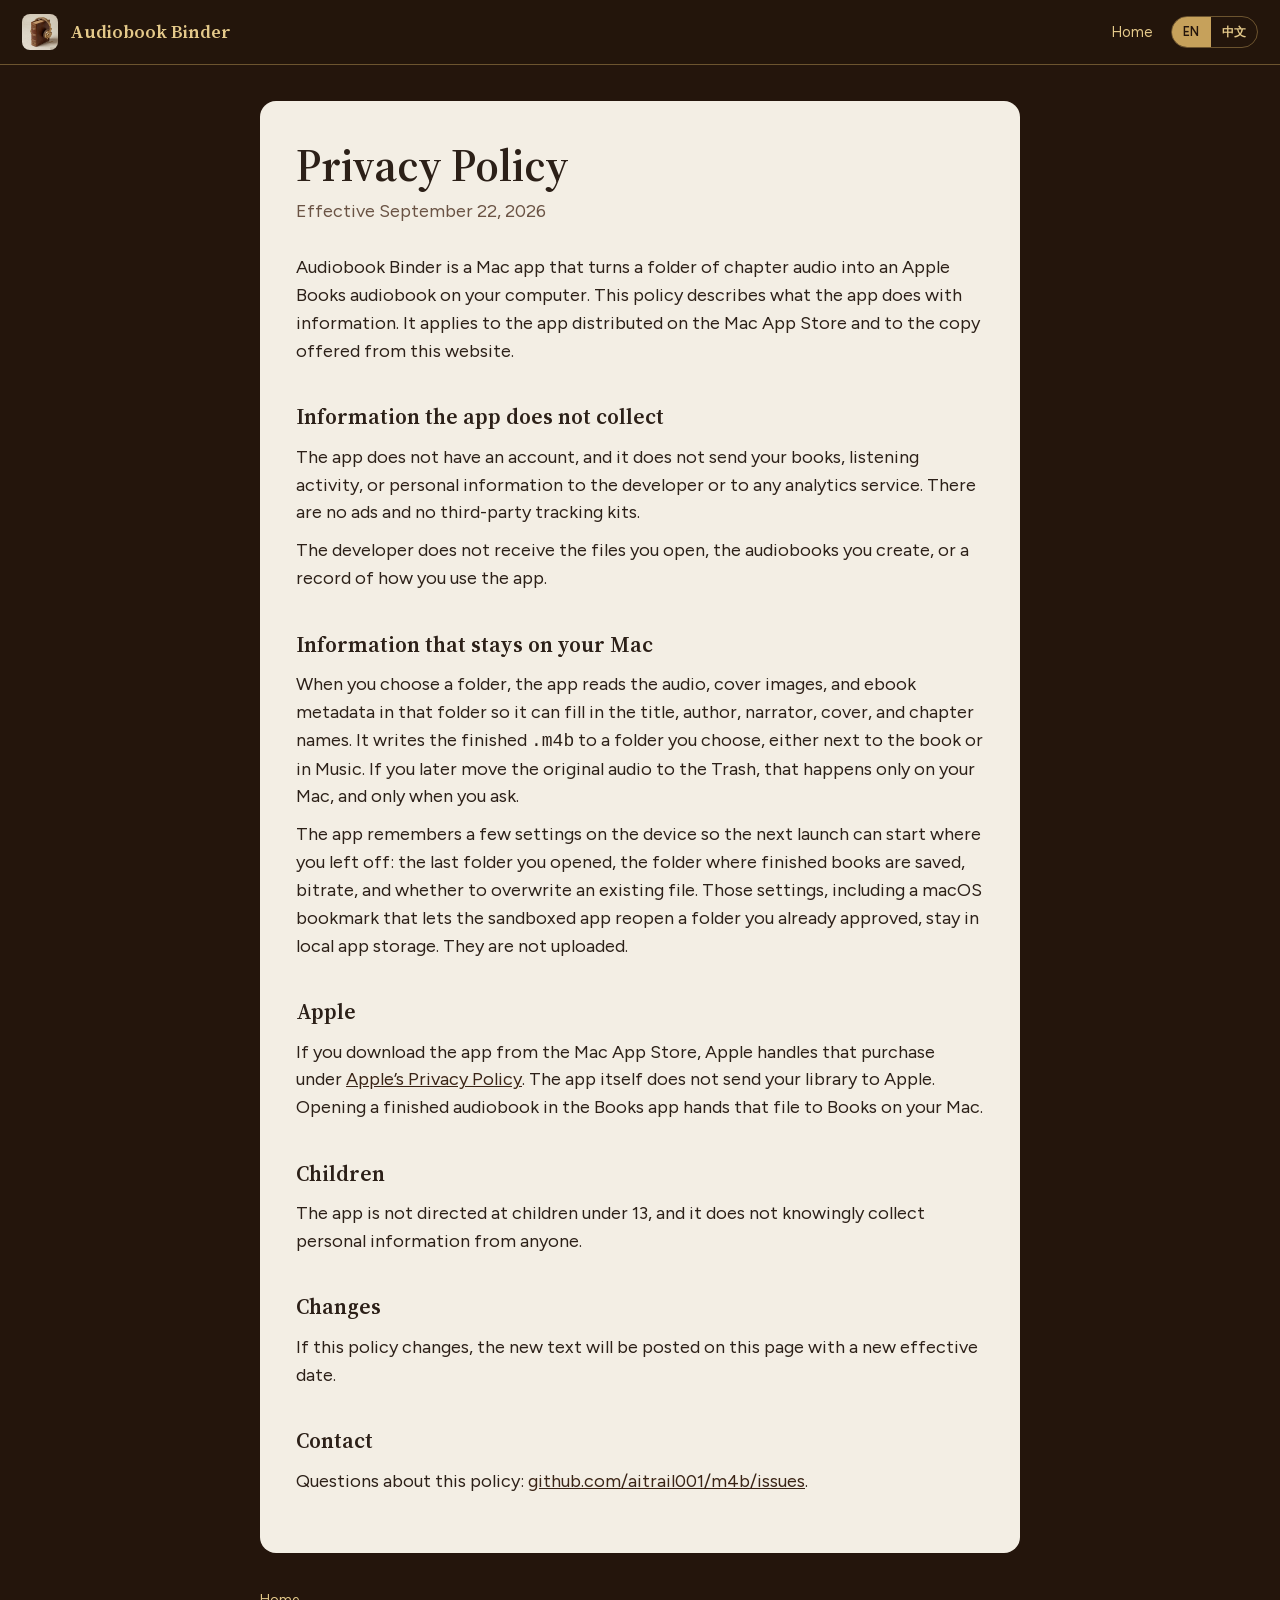
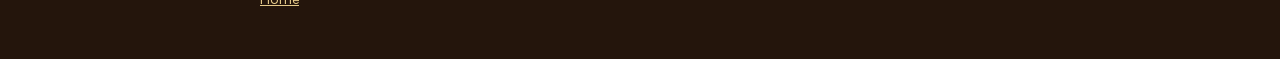
==== site/privacy.html @ 296582fe "Build the Mac App Store app from an Xcode project and publish a privacy policy. Sandbox the app, inc" ====
<!DOCTYPE html>
<html lang="en">
<head>
  <meta charset="utf-8">
  <meta name="viewport" content="width=device-width, initial-scale=1">
  <title>Privacy Policy — Audiobook Binder</title>
  <meta name="description" content="Audiobook Binder runs on your Mac. It does not collect, upload, or sell your books or personal information.">
  <link rel="icon" href="media/icon-256.png" type="image/png">
  <link rel="stylesheet" href="fonts.css">
  <style>
    :root {
      --leather: #3a2416;
      --leather-deep: #24150c;
      --gold: #c6a15b;
      --gold-soft: #e4c98a;
      --paper: #f3eee4;
      --paper-deep: #e6dccb;
      --ink: #2c2018;
      --ink-muted: #6a5344;
      --rule: rgba(198, 161, 91, 0.45);
    }
    * { box-sizing: border-box; }
    body {
      margin: 0;
      color: var(--ink);
      background: var(--leather-deep);
      font-family: Figtree, system-ui, sans-serif;
      font-size: 18px;
      line-height: 1.55;
    }
    a { color: inherit; }
    img { max-width: 100%; display: block; }
    nav {
      display: flex; align-items: center; justify-content: space-between;
      padding: 14px 22px;
      background: color-mix(in srgb, var(--leather-deep) 88%, transparent);
      border-bottom: 1px solid var(--rule);
    }
    nav .brand { display: flex; align-items: center; gap: 12px; text-decoration: none; color: var(--gold-soft); }
    nav .brand img { width: 36px; height: 36px; border-radius: 8px; }
    nav .brand span { font-family: "Source Serif 4", Georgia, serif; font-weight: 600; }
    nav .links { display: flex; gap: 18px; align-items: center; font-size: 0.92rem; color: var(--gold-soft); }
    nav .links a { text-decoration: none; }
    .lang { display: inline-flex; border: 1px solid var(--rule); border-radius: 999px; overflow: hidden; font-size: 0.78rem; font-weight: 600; }
    .lang button { appearance: none; border: 0; background: transparent; color: var(--gold-soft); padding: 0.35rem 0.7rem; cursor: pointer; font: inherit; }
    .lang button[aria-pressed="true"] { background: var(--gold); color: var(--leather-deep); }
    main {
      width: min(760px, calc(100% - 40px));
      margin: 36px auto 64px;
      background: var(--paper);
      color: var(--ink);
      padding: 40px 36px 48px;
      border-radius: 16px;
    }
    h1 {
      font-family: "Source Serif 4", Georgia, serif;
      font-weight: 600;
      font-size: clamp(2rem, 4vw, 2.8rem);
      line-height: 1.1;
      margin: 0 0 8px;
    }
    .updated { color: var(--ink-muted); margin: 0 0 28px; }
    h2 { font-family: "Source Serif 4", Georgia, serif; font-size: 1.35rem; font-weight: 600; margin: 1.6em 0 0.4em; }
    p, li { margin: 0.55em 0; }
    a.inline { color: var(--leather); }
    footer {
      width: min(760px, calc(100% - 40px));
      margin: -28px auto 48px;
      color: color-mix(in srgb, var(--paper) 55%, var(--gold));
      font-size: 0.88rem;
    }
    footer a { color: var(--gold-soft); }
    html[lang="zh-Hans"] body { font-family: Figtree, "PingFang SC", "Hiragino Sans GB", "Noto Sans SC", sans-serif; }
    html[lang="zh-Hans"] h1, html[lang="zh-Hans"] h2, html[lang="zh-Hans"] nav .brand span {
      font-family: "Source Serif 4", "Songti SC", "Noto Serif SC", serif;
    }
    [data-lang-block="zh-Hans"] { display: none; }
    html[lang="zh-Hans"] [data-lang-block="en"] { display: none; }
    html[lang="zh-Hans"] [data-lang-block="zh-Hans"] { display: block; }
  </style>
</head>
<body>
  <nav>
    <a class="brand" href="/">
      <img src="media/icon-256.png" alt="">
      <span>Audiobook Binder</span>
    </a>
    <div class="links">
      <a href="/" data-i18n="home">Home</a>
      <div class="lang" role="group" aria-label="Language">
        <button type="button" data-lang="en" aria-pressed="true">EN</button>
        <button type="button" data-lang="zh-Hans" aria-pressed="false">中文</button>
      </div>
    </div>
  </nav>
  <main>
    <div data-lang-block="en">
      <h1>Privacy Policy</h1>
      <p class="updated">Effective September 22, 2026</p>
      <p>Audiobook Binder is a Mac app that turns a folder of chapter audio into an Apple Books audiobook on your computer. This policy describes what the app does with information. It applies to the app distributed on the Mac App Store and to the copy offered from this website.</p>

      <h2>Information the app does not collect</h2>
      <p>The app does not have an account, and it does not send your books, listening activity, or personal information to the developer or to any analytics service. There are no ads and no third-party tracking kits.</p>
      <p>The developer does not receive the files you open, the audiobooks you create, or a record of how you use the app.</p>

      <h2>Information that stays on your Mac</h2>
      <p>When you choose a folder, the app reads the audio, cover images, and ebook metadata in that folder so it can fill in the title, author, narrator, cover, and chapter names. It writes the finished <code>.m4b</code> to a folder you choose, either next to the book or in Music. If you later move the original audio to the Trash, that happens only on your Mac, and only when you ask.</p>
      <p>The app remembers a few settings on the device so the next launch can start where you left off: the last folder you opened, the folder where finished books are saved, bitrate, and whether to overwrite an existing file. Those settings, including a macOS bookmark that lets the sandboxed app reopen a folder you already approved, stay in local app storage. They are not uploaded.</p>

      <h2>Apple</h2>
      <p>If you download the app from the Mac App Store, Apple handles that purchase under <a class="inline" href="https://www.apple.com/legal/privacy/">Apple’s Privacy Policy</a>. The app itself does not send your library to Apple. Opening a finished audiobook in the Books app hands that file to Books on your Mac.</p>

      <h2>Children</h2>
      <p>The app is not directed at children under 13, and it does not knowingly collect personal information from anyone.</p>

      <h2>Changes</h2>
      <p>If this policy changes, the new text will be posted on this page with a new effective date.</p>

      <h2>Contact</h2>
      <p>Questions about this policy: <a class="inline" href="https://github.com/aitrail001/m4b/issues">github.com/aitrail001/m4b/issues</a>.</p>
    </div>
    <div data-lang-block="zh-Hans">
      <h1>隐私政策</h1>
      <p class="updated">生效日期：2026 年 9 月 22 日</p>
      <p>Audiobook Binder 是一款在你的 Mac 上把分章音频装订成 Apple Books 有声书的应用。本政策说明应用如何处理信息，适用于 Mac App Store 版本和本网站提供的版本。</p>

      <h2>应用不收集的信息</h2>
      <p>应用没有账号，也不会把你的书籍、收听记录或个人信息发送给开发者或任何分析服务。没有广告，也没有第三方追踪组件。</p>
      <p>开发者收不到你打开的文件、生成的有声书，也没有你如何使用应用的记录。</p>

      <h2>留在你 Mac 上的信息</h2>
      <p>你选择文件夹后，应用会读取其中的音频、封面和电子书元数据，用来填写书名、作者、演播、封面和章节名。成品 <code>.m4b</code> 写到你指定的位置：书文件夹旁，或“音乐”文件夹。只有在你要求时，才会把原来的音频移到废纸篓，并且只发生在这台 Mac 上。</p>
      <p>应用会在本机记住少量设置，方便下次从上次停下的地方继续：上次打开的文件夹、成品保存位置、码率，以及是否覆盖已有文件。这些设置，包括让沙盒应用重新打开你已授权文件夹的 macOS 书签，都保存在本机，不会上传。</p>

      <h2>Apple</h2>
      <p>如果你从 Mac App Store 下载应用，购买由 Apple 按其<a class="inline" href="https://www.apple.com/legal/privacy/">隐私政策</a>处理。应用本身不会把你的书库发给 Apple。在“图书”中打开成品，只是把该文件交给这台 Mac 上的图书应用。</p>

      <h2>儿童</h2>
      <p>本应用不以 13 岁以下儿童为对象，也不会故意收集任何人的个人信息。</p>

      <h2>变更</h2>
      <p>如果本政策有变更，新文本会公布在本页，并更新生效日期。</p>

      <h2>联系</h2>
      <p>有关本政策的问题：<a class="inline" href="https://github.com/aitrail001/m4b/issues">github.com/aitrail001/m4b/issues</a>。</p>
    </div>
  </main>
  <footer>
    <a href="/" data-i18n="home">Home</a>
  </footer>
  <script>
    const saved = localStorage.getItem("ab-lang") || "en";
    function apply(lang) {
      document.documentElement.lang = lang === "zh-Hans" ? "zh-Hans" : "en";
      document.querySelectorAll("[data-lang]").forEach((btn) => {
        btn.setAttribute("aria-pressed", btn.getAttribute("data-lang") === document.documentElement.lang ? "true" : "false");
      });
      const home = document.documentElement.lang === "zh-Hans" ? "首页" : "Home";
      document.querySelectorAll("[data-i18n='home']").forEach((el) => { el.textContent = home; });
      localStorage.setItem("ab-lang", document.documentElement.lang);
    }
    document.querySelectorAll("[data-lang]").forEach((btn) => {
      btn.addEventListener("click", () => apply(btn.getAttribute("data-lang")));
    });
    apply(saved);
  </script>
</body>
</html>
---- site/fonts.css ----
/* latin-ext */
@font-face {
  font-family: 'Figtree';
  font-style: normal;
  font-weight: 400;
  font-display: swap;
  src: url(./fonts/f1.woff2) format('woff2');
  unicode-range: U+0100-02BA, U+02BD-02C5, U+02C7-02CC, U+02CE-02D7, U+02DD-02FF, U+0304, U+0308, U+0329, U+1D00-1DBF, U+1E00-1E9F, U+1EF2-1EFF, U+2020, U+20A0-20AB, U+20AD-20C0, U+2113, U+2C60-2C7F, U+A720-A7FF;
}
/* latin */
@font-face {
  font-family: 'Figtree';
  font-style: normal;
  font-weight: 400;
  font-display: swap;
  src: url(./fonts/f2.woff2) format('woff2');
  unicode-range: U+0000-00FF, U+0131, U+0152-0153, U+02BB-02BC, U+02C6, U+02DA, U+02DC, U+0304, U+0308, U+0329, U+2000-206F, U+20AC, U+2122, U+2191, U+2193, U+2212, U+2215, U+FEFF, U+FFFD;
}
/* latin-ext */
@font-face {
  font-family: 'Figtree';
  font-style: normal;
  font-weight: 500;
  font-display: swap;
  src: url(./fonts/f1.woff2) format('woff2');
  unicode-range: U+0100-02BA, U+02BD-02C5, U+02C7-02CC, U+02CE-02D7, U+02DD-02FF, U+0304, U+0308, U+0329, U+1D00-1DBF, U+1E00-1E9F, U+1EF2-1EFF, U+2020, U+20A0-20AB, U+20AD-20C0, U+2113, U+2C60-2C7F, U+A720-A7FF;
}
/* latin */
@font-face {
  font-family: 'Figtree';
  font-style: normal;
  font-weight: 500;
  font-display: swap;
  src: url(./fonts/f2.woff2) format('woff2');
  unicode-range: U+0000-00FF, U+0131, U+0152-0153, U+02BB-02BC, U+02C6, U+02DA, U+02DC, U+0304, U+0308, U+0329, U+2000-206F, U+20AC, U+2122, U+2191, U+2193, U+2212, U+2215, U+FEFF, U+FFFD;
}
/* latin-ext */
@font-face {
  font-family: 'Figtree';
  font-style: normal;
  font-weight: 600;
  font-display: swap;
  src: url(./fonts/f1.woff2) format('woff2');
  unicode-range: U+0100-02BA, U+02BD-02C5, U+02C7-02CC, U+02CE-02D7, U+02DD-02FF, U+0304, U+0308, U+0329, U+1D00-1DBF, U+1E00-1E9F, U+1EF2-1EFF, U+2020, U+20A0-20AB, U+20AD-20C0, U+2113, U+2C60-2C7F, U+A720-A7FF;
}
/* latin */
@font-face {
  font-family: 'Figtree';
  font-style: normal;
  font-weight: 600;
  font-display: swap;
  src: url(./fonts/f2.woff2) format('woff2');
  unicode-range: U+0000-00FF, U+0131, U+0152-0153, U+02BB-02BC, U+02C6, U+02DA, U+02DC, U+0304, U+0308, U+0329, U+2000-206F, U+20AC, U+2122, U+2191, U+2193, U+2212, U+2215, U+FEFF, U+FFFD;
}
/* latin-ext */
@font-face {
  font-family: 'Figtree';
  font-style: normal;
  font-weight: 700;
  font-display: swap;
  src: url(./fonts/f1.woff2) format('woff2');
  unicode-range: U+0100-02BA, U+02BD-02C5, U+02C7-02CC, U+02CE-02D7, U+02DD-02FF, U+0304, U+0308, U+0329, U+1D00-1DBF, U+1E00-1E9F, U+1EF2-1EFF, U+2020, U+20A0-20AB, U+20AD-20C0, U+2113, U+2C60-2C7F, U+A720-A7FF;
}
/* latin */
@font-face {
  font-family: 'Figtree';
  font-style: normal;
  font-weight: 700;
  font-display: swap;
  src: url(./fonts/f2.woff2) format('woff2');
  unicode-range: U+0000-00FF, U+0131, U+0152-0153, U+02BB-02BC, U+02C6, U+02DA, U+02DC, U+0304, U+0308, U+0329, U+2000-206F, U+20AC, U+2122, U+2191, U+2193, U+2212, U+2215, U+FEFF, U+FFFD;
}
/* cyrillic-ext */
@font-face {
  font-family: 'Source Serif 4';
  font-style: normal;
  font-weight: 600;
  font-display: swap;
  src: url(./fonts/f3.woff2) format('woff2');
  unicode-range: U+0460-052F, U+1C80-1C8A, U+20B4, U+2DE0-2DFF, U+A640-A69F, U+FE2E-FE2F;
}
/* cyrillic */
@font-face {
  font-family: 'Source Serif 4';
  font-style: normal;
  font-weight: 600;
  font-display: swap;
  src: url(./fonts/f4.woff2) format('woff2');
  unicode-range: U+0301, U+0400-045F, U+0490-0491, U+04B0-04B1, U+2116;
}
/* greek */
@font-face {
  font-family: 'Source Serif 4';
  font-style: normal;
  font-weight: 600;
  font-display: swap;
  src: url(./fonts/f5.woff2) format('woff2');
  unicode-range: U+0370-0377, U+037A-037F, U+0384-038A, U+038C, U+038E-03A1, U+03A3-03FF;
}
/* vietnamese */
@font-face {
  font-family: 'Source Serif 4';
  font-style: normal;
  font-weight: 600;
  font-display: swap;
  src: url(./fonts/f6.woff2) format('woff2');
  unicode-range: U+0102-0103, U+0110-0111, U+0128-0129, U+0168-0169, U+01A0-01A1, U+01AF-01B0, U+0300-0301, U+0303-0304, U+0308-0309, U+0323, U+0329, U+1EA0-1EF9, U+20AB;
}
/* latin-ext */
@font-face {
  font-family: 'Source Serif 4';
  font-style: normal;
  font-weight: 600;
  font-display: swap;
  src: url(./fonts/f7.woff2) format('woff2');
  unicode-range: U+0100-02BA, U+02BD-02C5, U+02C7-02CC, U+02CE-02D7, U+02DD-02FF, U+0304, U+0308, U+0329, U+1D00-1DBF, U+1E00-1E9F, U+1EF2-1EFF, U+2020, U+20A0-20AB, U+20AD-20C0, U+2113, U+2C60-2C7F, U+A720-A7FF;
}
/* latin */
@font-face {
  font-family: 'Source Serif 4';
  font-style: normal;
  font-weight: 600;
  font-display: swap;
  src: url(./fonts/f8.woff2) format('woff2');
  unicode-range: U+0000-00FF, U+0131, U+0152-0153, U+02BB-02BC, U+02C6, U+02DA, U+02DC, U+0304, U+0308, U+0329, U+2000-206F, U+20AC, U+2122, U+2191, U+2193, U+2212, U+2215, U+FEFF, U+FFFD;
}
/* cyrillic-ext */
@font-face {
  font-family: 'Source Serif 4';
  font-style: normal;
  font-weight: 700;
  font-display: swap;
  src: url(./fonts/f3.woff2) format('woff2');
  unicode-range: U+0460-052F, U+1C80-1C8A, U+20B4, U+2DE0-2DFF, U+A640-A69F, U+FE2E-FE2F;
}
/* cyrillic */
@font-face {
  font-family: 'Source Serif 4';
  font-style: normal;
  font-weight: 700;
  font-display: swap;
  src: url(./fonts/f4.woff2) format('woff2');
  unicode-range: U+0301, U+0400-045F, U+0490-0491, U+04B0-04B1, U+2116;
}
/* greek */
@font-face {
  font-family: 'Source Serif 4';
  font-style: normal;
  font-weight: 700;
  font-display: swap;
  src: url(./fonts/f5.woff2) format('woff2');
  unicode-range: U+0370-0377, U+037A-037F, U+0384-038A, U+038C, U+038E-03A1, U+03A3-03FF;
}
/* vietnamese */
@font-face {
  font-family: 'Source Serif 4';
  font-style: normal;
  font-weight: 700;
  font-display: swap;
  src: url(./fonts/f6.woff2) format('woff2');
  unicode-range: U+0102-0103, U+0110-0111, U+0128-0129, U+0168-0169, U+01A0-01A1, U+01AF-01B0, U+0300-0301, U+0303-0304, U+0308-0309, U+0323, U+0329, U+1EA0-1EF9, U+20AB;
}
/* latin-ext */
@font-face {
  font-family: 'Source Serif 4';
  font-style: normal;
  font-weight: 700;
  font-display: swap;
  src: url(./fonts/f7.woff2) format('woff2');
  unicode-range: U+0100-02BA, U+02BD-02C5, U+02C7-02CC, U+02CE-02D7, U+02DD-02FF, U+0304, U+0308, U+0329, U+1D00-1DBF, U+1E00-1E9F, U+1EF2-1EFF, U+2020, U+20A0-20AB, U+20AD-20C0, U+2113, U+2C60-2C7F, U+A720-A7FF;
}
/* latin */
@font-face {
  font-family: 'Source Serif 4';
  font-style: normal;
  font-weight: 700;
  font-display: swap;
  src: url(./fonts/f8.woff2) format('woff2');
  unicode-range: U+0000-00FF, U+0131, U+0152-0153, U+02BB-02BC, U+02C6, U+02DA, U+02DC, U+0304, U+0308, U+0329, U+2000-206F, U+20AC, U+2122, U+2191, U+2193, U+2212, U+2215, U+FEFF, U+FFFD;
}
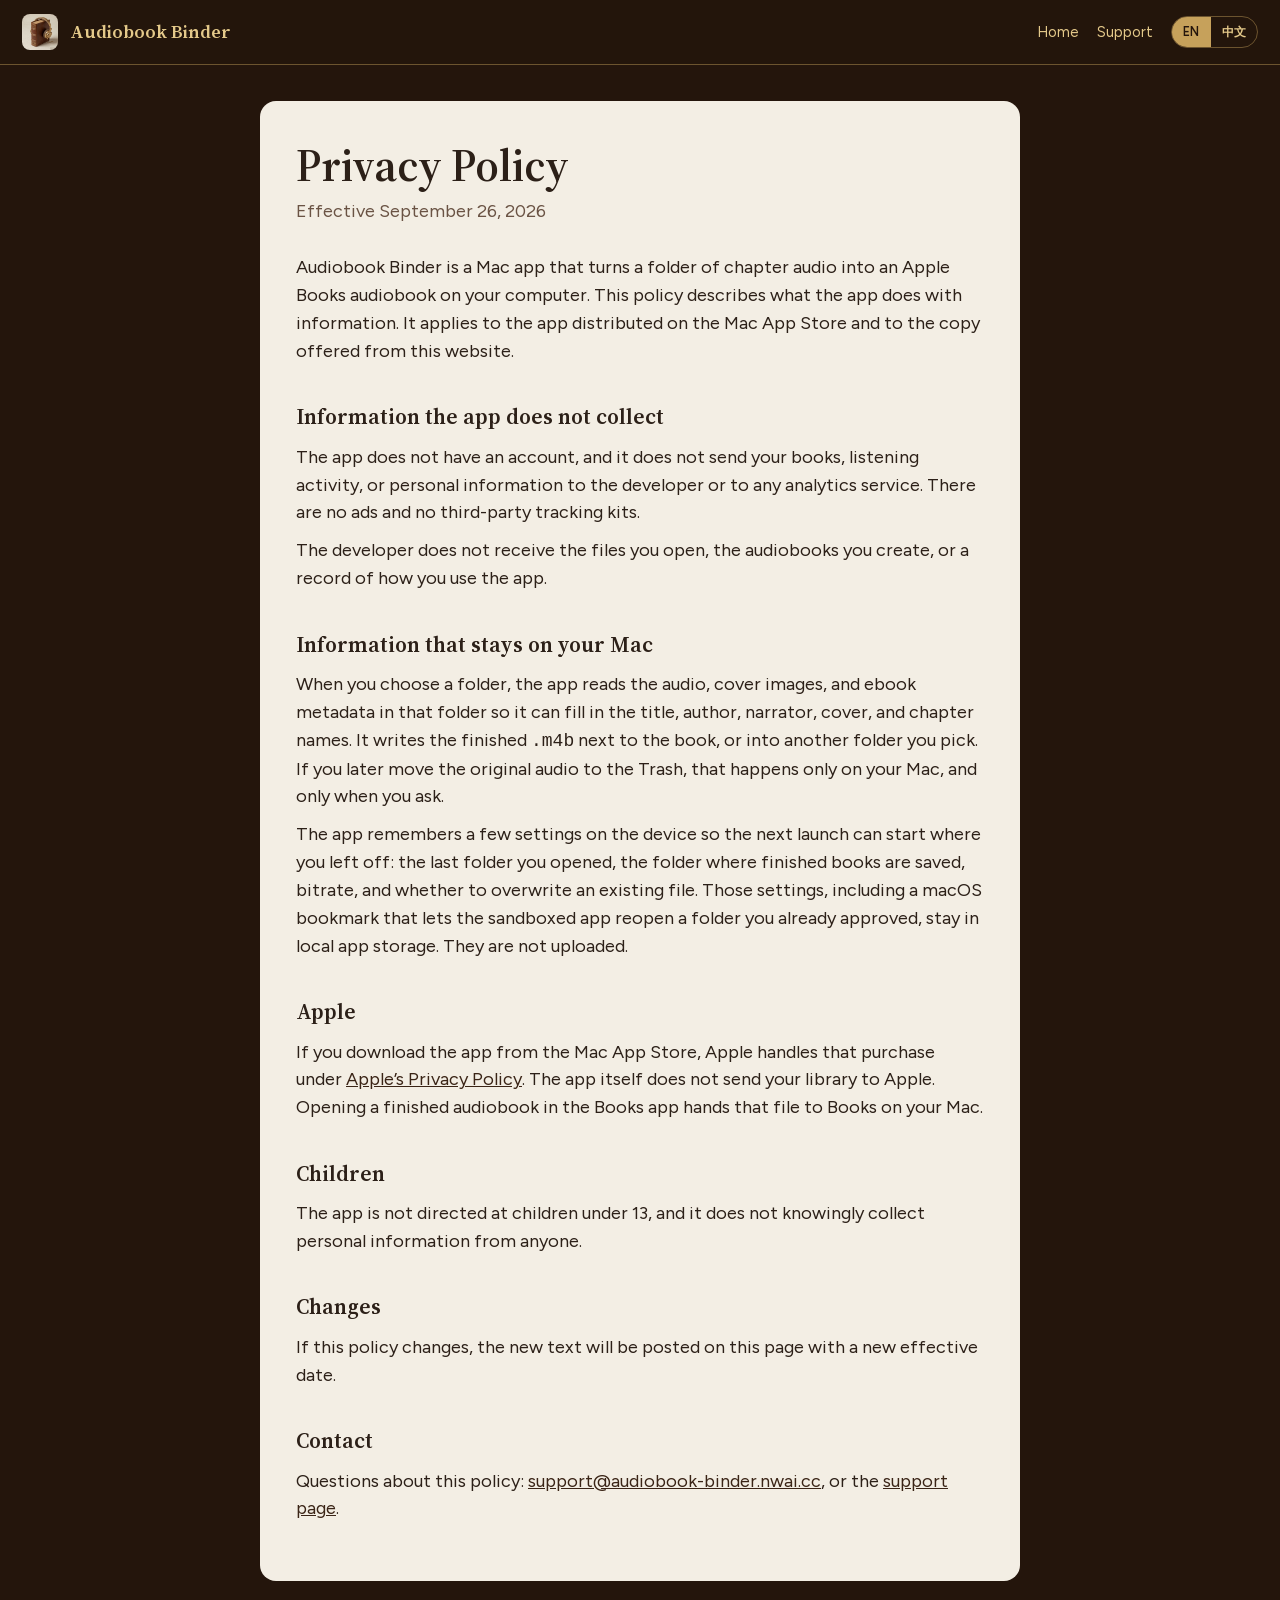
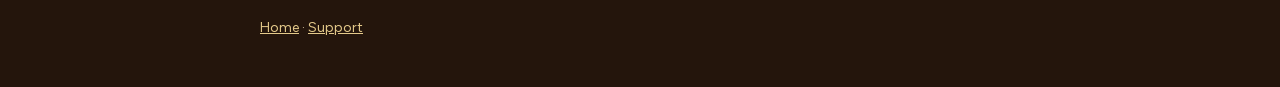
==== commit 6fa72fd8: "Require a chosen save folder instead of the Music folder, and add a support page. App Store review c" ====
--- a/site/privacy.html
+++ b/site/privacy.html
@@ -87,6 +87,7 @@
     </a>
     <div class="links">
       <a href="/" data-i18n="home">Home</a>
+      <a href="/support" data-i18n="support">Support</a>
       <div class="lang" role="group" aria-label="Language">
         <button type="button" data-lang="en" aria-pressed="true">EN</button>
         <button type="button" data-lang="zh-Hans" aria-pressed="false">中文</button>
@@ -96,7 +97,7 @@
   <main>
     <div data-lang-block="en">
       <h1>Privacy Policy</h1>
-      <p class="updated">Effective September 22, 2026</p>
+      <p class="updated">Effective September 26, 2026</p>
       <p>Audiobook Binder is a Mac app that turns a folder of chapter audio into an Apple Books audiobook on your computer. This policy describes what the app does with information. It applies to the app distributed on the Mac App Store and to the copy offered from this website.</p>
 
       <h2>Information the app does not collect</h2>
@@ -104,7 +105,7 @@
       <p>The developer does not receive the files you open, the audiobooks you create, or a record of how you use the app.</p>
 
       <h2>Information that stays on your Mac</h2>
-      <p>When you choose a folder, the app reads the audio, cover images, and ebook metadata in that folder so it can fill in the title, author, narrator, cover, and chapter names. It writes the finished <code>.m4b</code> to a folder you choose, either next to the book or in Music. If you later move the original audio to the Trash, that happens only on your Mac, and only when you ask.</p>
+      <p>When you choose a folder, the app reads the audio, cover images, and ebook metadata in that folder so it can fill in the title, author, narrator, cover, and chapter names. It writes the finished <code>.m4b</code> next to the book, or into another folder you pick. If you later move the original audio to the Trash, that happens only on your Mac, and only when you ask.</p>
       <p>The app remembers a few settings on the device so the next launch can start where you left off: the last folder you opened, the folder where finished books are saved, bitrate, and whether to overwrite an existing file. Those settings, including a macOS bookmark that lets the sandboxed app reopen a folder you already approved, stay in local app storage. They are not uploaded.</p>
 
       <h2>Apple</h2>
@@ -117,11 +118,11 @@
       <p>If this policy changes, the new text will be posted on this page with a new effective date.</p>
 
       <h2>Contact</h2>
-      <p>Questions about this policy: <a class="inline" href="https://github.com/aitrail001/m4b/issues">github.com/aitrail001/m4b/issues</a>.</p>
+      <p>Questions about this policy: <a class="inline" href="mailto:support@audiobook-binder.nwai.cc">support@audiobook-binder.nwai.cc</a>, or the <a class="inline" href="/support">support page</a>.</p>
     </div>
     <div data-lang-block="zh-Hans">
       <h1>隐私政策</h1>
-      <p class="updated">生效日期：2026 年 9 月 22 日</p>
+      <p class="updated">生效日期：2026 年 9 月 26 日</p>
       <p>Audiobook Binder 是一款在你的 Mac 上把分章音频装订成 Apple Books 有声书的应用。本政策说明应用如何处理信息，适用于 Mac App Store 版本和本网站提供的版本。</p>
 
       <h2>应用不收集的信息</h2>
@@ -129,7 +130,7 @@
       <p>开发者收不到你打开的文件、生成的有声书，也没有你如何使用应用的记录。</p>
 
       <h2>留在你 Mac 上的信息</h2>
-      <p>你选择文件夹后，应用会读取其中的音频、封面和电子书元数据，用来填写书名、作者、演播、封面和章节名。成品 <code>.m4b</code> 写到你指定的位置：书文件夹旁，或“音乐”文件夹。只有在你要求时，才会把原来的音频移到废纸篓，并且只发生在这台 Mac 上。</p>
+      <p>你选择文件夹后，应用会读取其中的音频、封面和电子书元数据，用来填写书名、作者、演播、封面和章节名。成品 <code>.m4b</code> 写在书文件夹旁，或写到你另选的文件夹。只有在你要求时，才会把原来的音频移到废纸篓，并且只发生在这台 Mac 上。</p>
       <p>应用会在本机记住少量设置，方便下次从上次停下的地方继续：上次打开的文件夹、成品保存位置、码率，以及是否覆盖已有文件。这些设置，包括让沙盒应用重新打开你已授权文件夹的 macOS 书签，都保存在本机，不会上传。</p>
 
       <h2>Apple</h2>
@@ -142,11 +143,12 @@
       <p>如果本政策有变更，新文本会公布在本页，并更新生效日期。</p>
 
       <h2>联系</h2>
-      <p>有关本政策的问题：<a class="inline" href="https://github.com/aitrail001/m4b/issues">github.com/aitrail001/m4b/issues</a>。</p>
+      <p>有关本政策的问题：<a class="inline" href="mailto:support@audiobook-binder.nwai.cc">support@audiobook-binder.nwai.cc</a>，或<a class="inline" href="/support">支持页面</a>。</p>
     </div>
   </main>
   <footer>
     <a href="/" data-i18n="home">Home</a>
+    · <a href="/support" data-i18n="support">Support</a>
   </footer>
   <script>
     const saved = localStorage.getItem("ab-lang") || "en";
@@ -155,8 +157,12 @@
       document.querySelectorAll("[data-lang]").forEach((btn) => {
         btn.setAttribute("aria-pressed", btn.getAttribute("data-lang") === document.documentElement.lang ? "true" : "false");
       });
-      const home = document.documentElement.lang === "zh-Hans" ? "首页" : "Home";
-      document.querySelectorAll("[data-i18n='home']").forEach((el) => { el.textContent = home; });
+      const zh = document.documentElement.lang === "zh-Hans";
+      const labels = { home: zh ? "首页" : "Home", support: zh ? "支持" : "Support" };
+      document.querySelectorAll("[data-i18n]").forEach((el) => {
+        const key = el.getAttribute("data-i18n");
+        if (labels[key]) el.textContent = labels[key];
+      });
       localStorage.setItem("ab-lang", document.documentElement.lang);
     }
     document.querySelectorAll("[data-lang]").forEach((btn) => {
